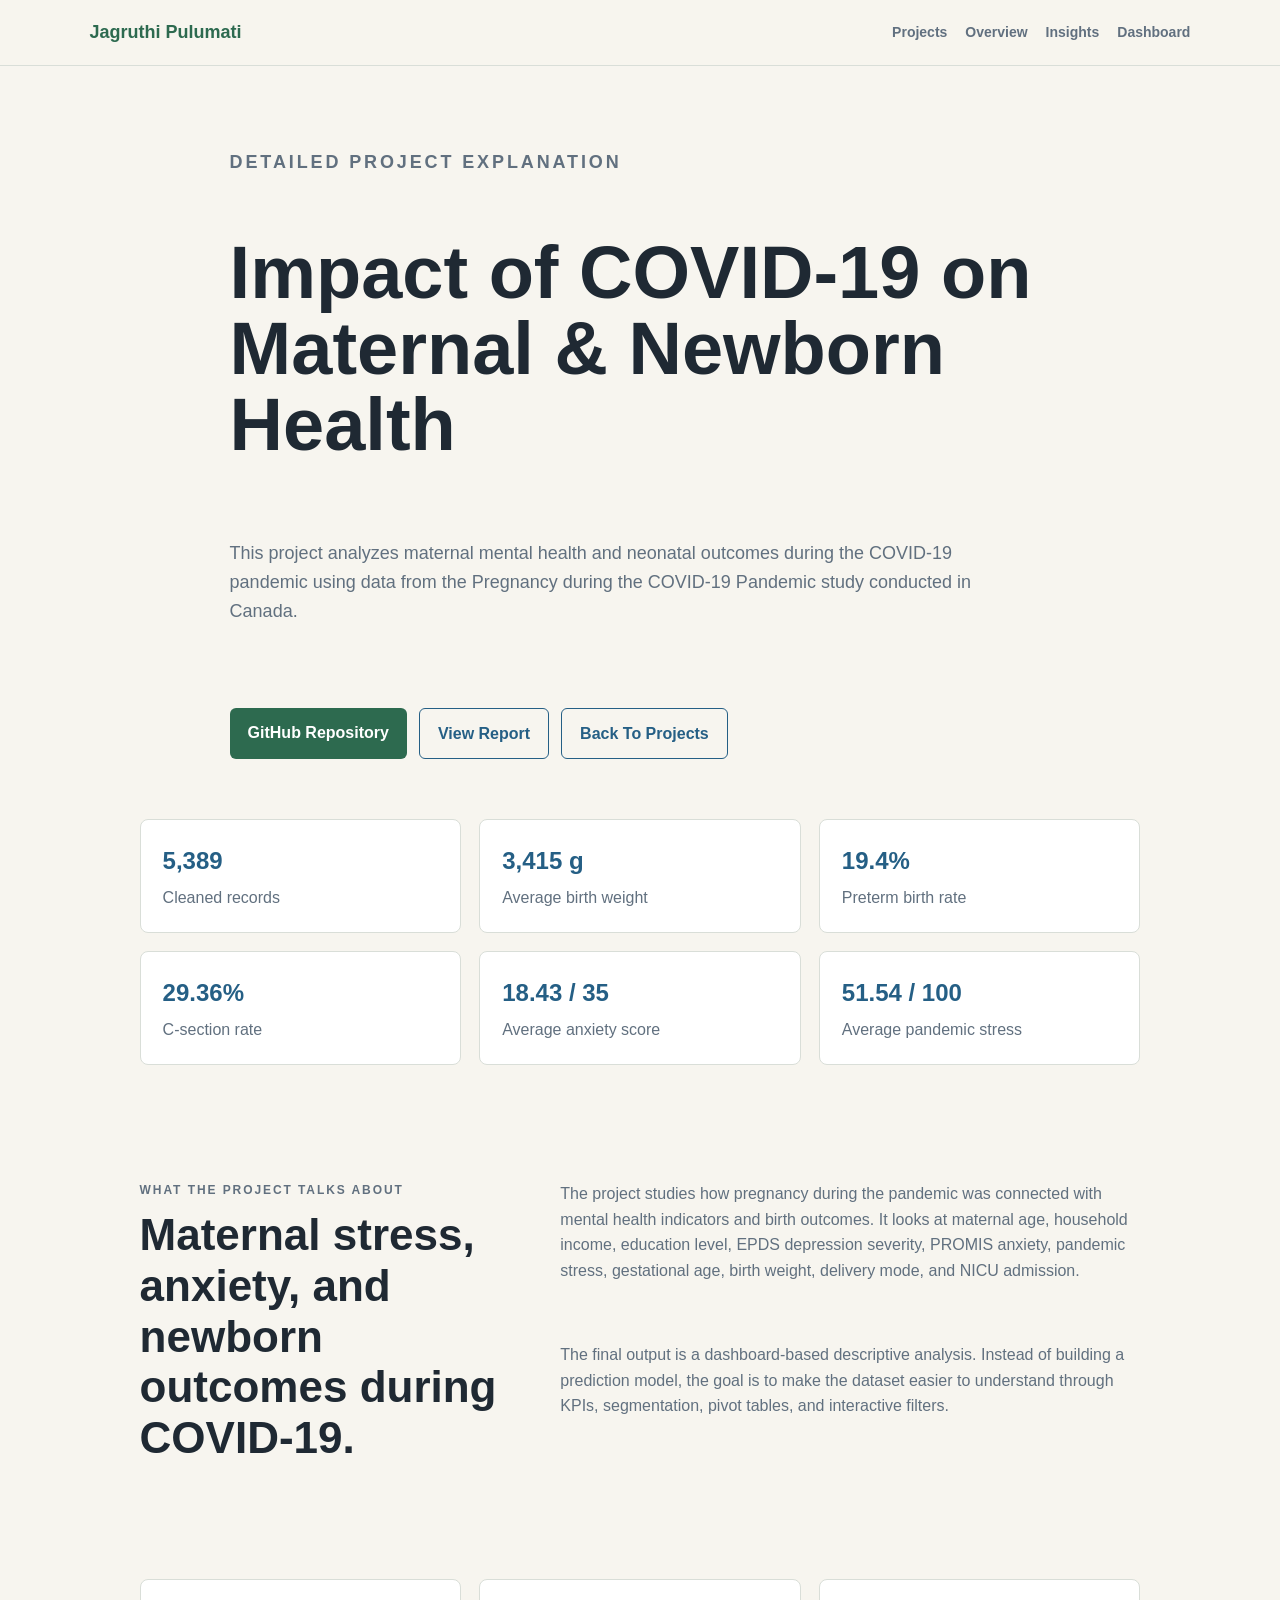
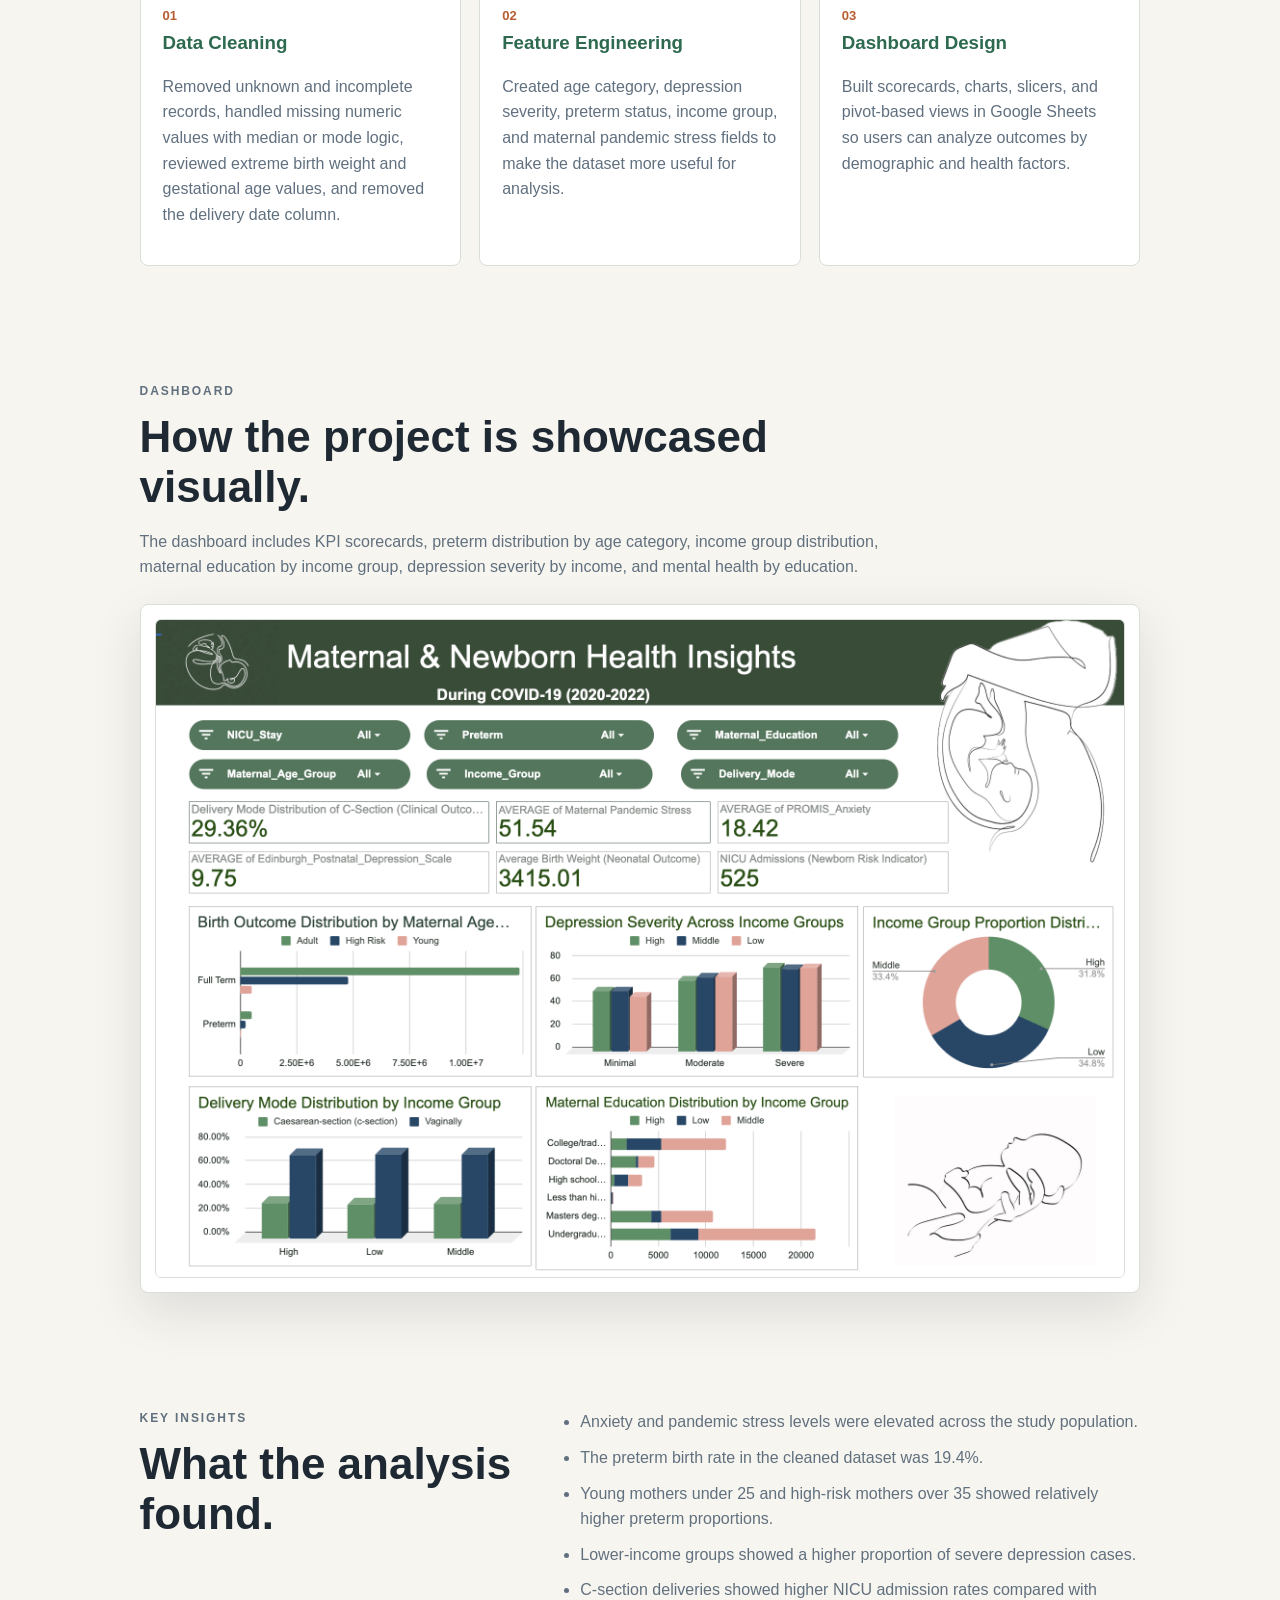
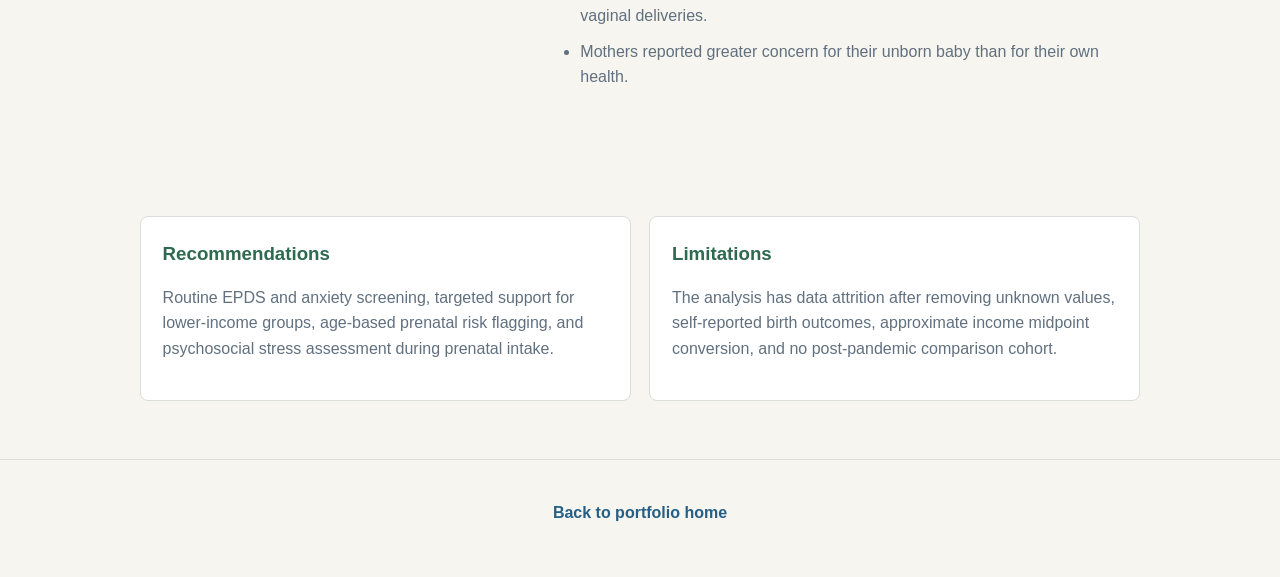
==== project.html @ 9a456095 "portfolio made" ====
<!DOCTYPE html>
<html lang="en">
  <head>
    <meta charset="UTF-8" />
    <meta name="viewport" content="width=device-width, initial-scale=1.0" />
    <meta
      name="description"
      content="Detailed explanation of Jagruthi Pulumati's DVA project on maternal and neonatal health during COVID-19."
    />
    <title>Project Details | Maternal &amp; Newborn Health</title>
    <link rel="stylesheet" href="styles.css" />
  </head>
  <body>
    <header class="site-header">
      <a class="brand" href="index.html">Jagruthi Pulumati</a>
      <nav class="nav-links" aria-label="Primary navigation">
        <a href="index.html#projects">Projects</a>
        <a href="#overview">Overview</a>
        <a href="#insights">Insights</a>
        <a href="#dashboard">Dashboard</a>
      </nav>
    </header>

    <main>
      <section class="detail-hero">
        <p class="eyebrow">Detailed Project Explanation</p>
        <h1>Impact of COVID-19 on Maternal &amp; Newborn Health</h1>
        <p>
          This project analyzes maternal mental health and neonatal outcomes
          during the COVID-19 pandemic using data from the Pregnancy during the
          COVID-19 Pandemic study conducted in Canada.
        </p>
        <div class="hero-actions">
          <a
            class="button primary"
            href="https://github.com/Jag2007/SectionC_Group6_Pregnant_Women_COVID19"
            target="_blank"
            rel="noopener"
          >
            GitHub Repository
          </a>
          <a
            class="button secondary"
            href="https://github.com/Jag2007/SectionC_Group6_Pregnant_Women_COVID19/blob/main/Report/Final_Project_Report_Group6_v3.pdf"
            target="_blank"
            rel="noopener"
          >
            View Report
          </a>
          <a class="button secondary" href="index.html#projects">Back To Projects</a>
        </div>
      </section>

      <section class="section stats-strip" aria-label="Project KPIs">
        <div><strong>5,389</strong><span>Cleaned records</span></div>
        <div><strong>3,415 g</strong><span>Average birth weight</span></div>
        <div><strong>19.4%</strong><span>Preterm birth rate</span></div>
        <div><strong>29.36%</strong><span>C-section rate</span></div>
        <div><strong>18.43 / 35</strong><span>Average anxiety score</span></div>
        <div><strong>51.54 / 100</strong><span>Average pandemic stress</span></div>
      </section>

      <section class="section two-column" id="overview">
        <div>
          <p class="eyebrow">What The Project Talks About</p>
          <h2>Maternal stress, anxiety, and newborn outcomes during COVID-19.</h2>
        </div>
        <div class="text-stack">
          <p>
            The project studies how pregnancy during the pandemic was connected
            with mental health indicators and birth outcomes. It looks at
            maternal age, household income, education level, EPDS depression
            severity, PROMIS anxiety, pandemic stress, gestational age, birth
            weight, delivery mode, and NICU admission.
          </p>
          <p>
            The final output is a dashboard-based descriptive analysis. Instead
            of building a prediction model, the goal is to make the dataset
            easier to understand through KPIs, segmentation, pivot tables, and
            interactive filters.
          </p>
        </div>
      </section>

      <section class="section process-grid">
        <article>
          <span class="number">01</span>
          <h3>Data Cleaning</h3>
          <p>
            Removed unknown and incomplete records, handled missing numeric
            values with median or mode logic, reviewed extreme birth weight and
            gestational age values, and removed the delivery date column.
          </p>
        </article>
        <article>
          <span class="number">02</span>
          <h3>Feature Engineering</h3>
          <p>
            Created age category, depression severity, preterm status, income
            group, and maternal pandemic stress fields to make the dataset more
            useful for analysis.
          </p>
        </article>
        <article>
          <span class="number">03</span>
          <h3>Dashboard Design</h3>
          <p>
            Built scorecards, charts, slicers, and pivot-based views in Google
            Sheets so users can analyze outcomes by demographic and health
            factors.
          </p>
        </article>
      </section>

      <section class="section" id="dashboard">
        <div class="section-heading">
          <p class="eyebrow">Dashboard</p>
          <h2>How the project is showcased visually.</h2>
          <p>
            The dashboard includes KPI scorecards, preterm distribution by age
            category, income group distribution, maternal education by income
            group, depression severity by income, and mental health by education.
          </p>
        </div>
        <div class="dashboard-frame">
          <img src="assets/dashboard.png" alt="Maternal and neonatal health dashboard" />
        </div>
      </section>

      <section class="section two-column" id="insights">
        <div>
          <p class="eyebrow">Key Insights</p>
          <h2>What the analysis found.</h2>
        </div>
        <div class="text-stack">
          <ul class="clean-list">
            <li>Anxiety and pandemic stress levels were elevated across the study population.</li>
            <li>The preterm birth rate in the cleaned dataset was 19.4%.</li>
            <li>Young mothers under 25 and high-risk mothers over 35 showed relatively higher preterm proportions.</li>
            <li>Lower-income groups showed a higher proportion of severe depression cases.</li>
            <li>C-section deliveries showed higher NICU admission rates compared with vaginal deliveries.</li>
            <li>Mothers reported greater concern for their unborn baby than for their own health.</li>
          </ul>
        </div>
      </section>

      <section class="section recommendation-grid">
        <article>
          <h3>Recommendations</h3>
          <p>
            Routine EPDS and anxiety screening, targeted support for lower-income
            groups, age-based prenatal risk flagging, and psychosocial stress
            assessment during prenatal intake.
          </p>
        </article>
        <article>
          <h3>Limitations</h3>
          <p>
            The analysis has data attrition after removing unknown values,
            self-reported birth outcomes, approximate income midpoint
            conversion, and no post-pandemic comparison cohort.
          </p>
        </article>
      </section>
    </main>

    <footer>
      <p><a href="index.html">Back to portfolio home</a></p>
    </footer>
  </body>
</html>
---- styles.css ----
:root {
  --bg: #f7f5ef;
  --panel: #ffffff;
  --ink: #1f2933;
  --muted: #61707f;
  --line: #d9ded8;
  --green: #2d6a4f;
  --blue: #255f85;
  --rust: #b75d32;
  --soft-green: #e7f0ea;
  --soft-blue: #e7eef4;
  --shadow: 0 18px 50px rgba(36, 45, 55, 0.12);
}

* {
  box-sizing: border-box;
}

html {
  scroll-behavior: smooth;
}

body {
  margin: 0;
  background: var(--bg);
  color: var(--ink);
  font-family: Arial, Helvetica, sans-serif;
  line-height: 1.6;
}

img {
  display: block;
  max-width: 100%;
}

a {
  color: inherit;
  text-decoration: none;
}

.site-header {
  align-items: center;
  background: rgba(247, 245, 239, 0.94);
  border-bottom: 1px solid var(--line);
  display: flex;
  gap: 24px;
  justify-content: space-between;
  left: 0;
  padding: 18px 7vw;
  position: sticky;
  right: 0;
  top: 0;
  z-index: 10;
}

.brand {
  color: var(--green);
  font-size: 18px;
  font-weight: 700;
}

.nav-links {
  display: flex;
  flex-wrap: wrap;
  gap: 18px;
  justify-content: flex-end;
}

.nav-links a {
  color: var(--muted);
  font-size: 14px;
  font-weight: 700;
}

.nav-links a:hover {
  color: var(--blue);
}

.personal-hero,
.hero,
.detail-hero {
  display: grid;
  gap: 36px;
  margin: 0 auto;
  max-width: 1180px;
  padding: 82px 7vw 58px;
}

.personal-hero {
  display: block;
  padding-bottom: 44px;
}

.hero {
  align-items: center;
  grid-template-columns: minmax(0, 1.1fr) minmax(300px, 0.75fr);
}

.detail-hero {
  max-width: 1000px;
  padding-bottom: 38px;
}

.personal-hero h1,
.hero h1,
.detail-hero h1 {
  color: var(--ink);
  font-size: clamp(40px, 7vw, 74px);
  line-height: 1.03;
  margin: 12px 0 22px;
}

.personal-hero h1 {
  max-width: 900px;
}

.personal-hero .hero-copy {
  max-width: 850px;
}

.hero-copy,
.detail-hero p {
  color: var(--muted);
  font-size: 18px;
  max-width: 760px;
}

.eyebrow {
  color: var(--rust);
  font-size: 12px;
  font-weight: 800;
  letter-spacing: 0.16em;
  margin: 0 0 10px;
  text-transform: uppercase;
}

.hero-actions {
  display: flex;
  flex-wrap: wrap;
  gap: 12px;
  margin-top: 28px;
}

.button {
  border-radius: 6px;
  display: inline-flex;
  font-weight: 800;
  justify-content: center;
  padding: 12px 18px;
}

.button.primary {
  background: var(--green);
  color: #ffffff;
}

.button.secondary {
  background: transparent;
  border: 1px solid var(--blue);
  color: var(--blue);
}

.section p,
footer {
  color: var(--muted);
}

.detail-grid {
  display: grid;
  gap: 14px;
  grid-template-columns: repeat(3, 1fr);
  margin-top: 32px;
}

.detail-grid div {
  background: var(--panel);
  border: 1px solid var(--line);
  border-radius: 8px;
  box-shadow: var(--shadow);
  padding: 18px;
}

.detail-grid span {
  color: var(--rust);
  display: block;
  font-size: 12px;
  font-weight: 800;
  letter-spacing: 0.12em;
  margin-bottom: 6px;
  text-transform: uppercase;
}

.detail-grid strong {
  color: var(--ink);
  display: block;
}

.section {
  margin: 0 auto;
  max-width: 1180px;
  padding: 58px 7vw;
}

.two-column {
  display: grid;
  gap: 34px;
  grid-template-columns: minmax(0, 0.8fr) minmax(0, 1.2fr);
}

.section h2 {
  font-size: clamp(28px, 4vw, 44px);
  line-height: 1.15;
  margin: 0;
}

.section-heading {
  max-width: 760px;
}

.text-stack {
  display: grid;
  gap: 14px;
}

.text-stack p {
  margin: 0;
}

.project-card {
  background: var(--panel);
  border: 1px solid var(--line);
  border-radius: 8px;
  box-shadow: var(--shadow);
  display: grid;
  gap: 24px;
  grid-template-columns: minmax(0, 0.9fr) minmax(280px, 1.1fr);
  margin-top: 26px;
  overflow: hidden;
  padding: 24px;
  transition: transform 180ms ease, box-shadow 180ms ease;
}

.project-nav-grid {
  display: grid;
  gap: 24px;
  margin-top: 28px;
}

.compact-card {
  margin-top: 0;
}

.project-card:hover {
  box-shadow: 0 22px 60px rgba(36, 45, 55, 0.16);
  transform: translateY(-4px);
}

.tag {
  background: var(--soft-green);
  border-radius: 999px;
  color: var(--green);
  display: inline-flex;
  font-size: 12px;
  font-weight: 800;
  padding: 6px 10px;
}

.blue-tag {
  background: var(--soft-blue);
  color: var(--blue);
}

.project-card h3 {
  font-size: 30px;
  line-height: 1.15;
  margin: 18px 0 12px;
}

.project-card-visual img,
.dashboard-frame img {
  border: 1px solid var(--line);
  border-radius: 6px;
  width: 100%;
}

.metric-row {
  display: flex;
  flex-wrap: wrap;
  gap: 10px;
  margin-top: 20px;
}

.metric-row span {
  background: var(--soft-blue);
  border-radius: 6px;
  color: var(--blue);
  font-size: 14px;
  padding: 9px 10px;
}

.dashboard-frame {
  background: var(--panel);
  border: 1px solid var(--line);
  border-radius: 8px;
  box-shadow: var(--shadow);
  margin-top: 24px;
  padding: 14px;
}

.dashboard-gallery {
  display: grid;
  gap: 22px;
  margin-top: 28px;
}

.dashboard-gallery figure {
  background: var(--panel);
  border: 1px solid var(--line);
  border-radius: 8px;
  box-shadow: var(--shadow);
  margin: 0;
  padding: 14px;
}

.dashboard-gallery img {
  border: 1px solid var(--line);
  border-radius: 6px;
  width: 100%;
}

.dashboard-gallery figcaption {
  color: var(--muted);
  font-size: 14px;
  margin-top: 10px;
}

.insight-grid,
.process-grid,
.recommendation-grid,
.stats-strip {
  display: grid;
  gap: 18px;
}

.insight-grid {
  grid-template-columns: repeat(3, 1fr);
}

.process-grid {
  grid-template-columns: repeat(3, 1fr);
}

.recommendation-grid {
  grid-template-columns: repeat(2, 1fr);
}

.insight-grid article,
.process-grid article,
.recommendation-grid article,
.stats-strip div {
  background: var(--panel);
  border: 1px solid var(--line);
  border-radius: 8px;
  padding: 22px;
}

.insight-grid h3,
.process-grid h3,
.recommendation-grid h3 {
  color: var(--green);
  margin: 0 0 8px;
}

.number {
  color: var(--rust);
  font-size: 13px;
  font-weight: 900;
}

.stats-strip {
  grid-template-columns: repeat(3, 1fr);
  padding-top: 22px;
}

.stats-strip strong {
  color: var(--blue);
  display: block;
  font-size: 24px;
}

.stats-strip span {
  color: var(--muted);
  display: block;
  margin-top: 4px;
}

.clean-list {
  color: var(--muted);
  margin: 0;
  padding-left: 20px;
}

.clean-list li {
  margin-bottom: 10px;
}

.contact-section {
  align-items: end;
  display: grid;
  gap: 28px;
  grid-template-columns: minmax(0, 1fr) auto;
}

.contact-links {
  display: flex;
  flex-wrap: wrap;
  gap: 10px;
  justify-content: flex-end;
}

.contact-links a,
footer a {
  color: var(--blue);
  font-weight: 800;
}

.contact-links a {
  background: var(--panel);
  border: 1px solid var(--line);
  border-radius: 6px;
  padding: 10px 14px;
}

footer {
  border-top: 1px solid var(--line);
  padding: 24px 7vw 36px;
  text-align: center;
}

@media (max-width: 860px) {
  .site-header,
  .contact-section {
    align-items: flex-start;
    flex-direction: column;
  }

  .hero,
  .personal-hero,
  .two-column,
  .project-card,
  .detail-grid,
  .insight-grid,
  .process-grid,
  .recommendation-grid,
  .stats-strip,
  .contact-section {
    grid-template-columns: 1fr;
  }

  .hero,
  .personal-hero,
  .detail-hero {
    padding-top: 50px;
  }

  .contact-links {
    justify-content: flex-start;
  }
}

@media (max-width: 560px) {
  .site-header {
    position: static;
  }

  .nav-links {
    gap: 10px 14px;
    justify-content: flex-start;
  }

  .hero,
  .personal-hero,
  .detail-hero,
  .section {
    padding-left: 18px;
    padding-right: 18px;
  }

  .hero h1,
  .personal-hero h1,
  .detail-hero h1 {
    font-size: 38px;
  }

  .project-card {
    padding: 16px;
  }
}
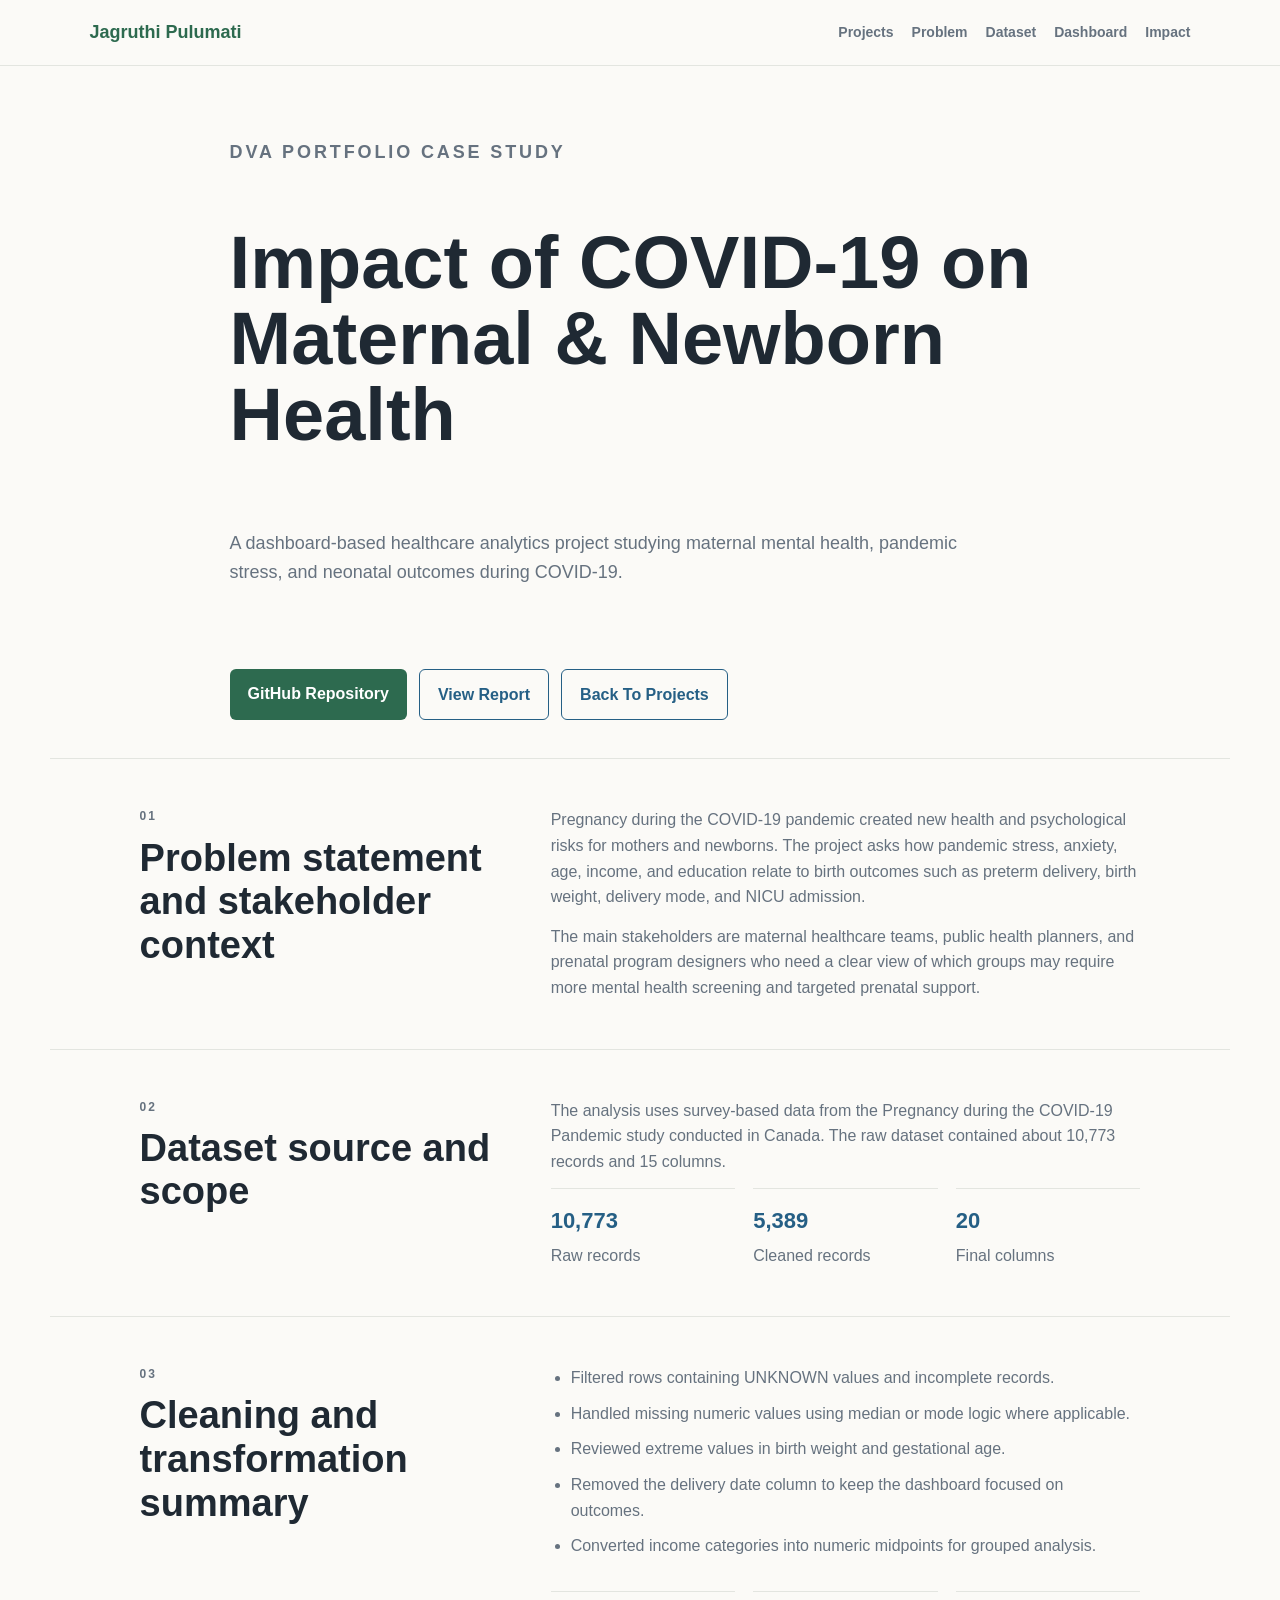
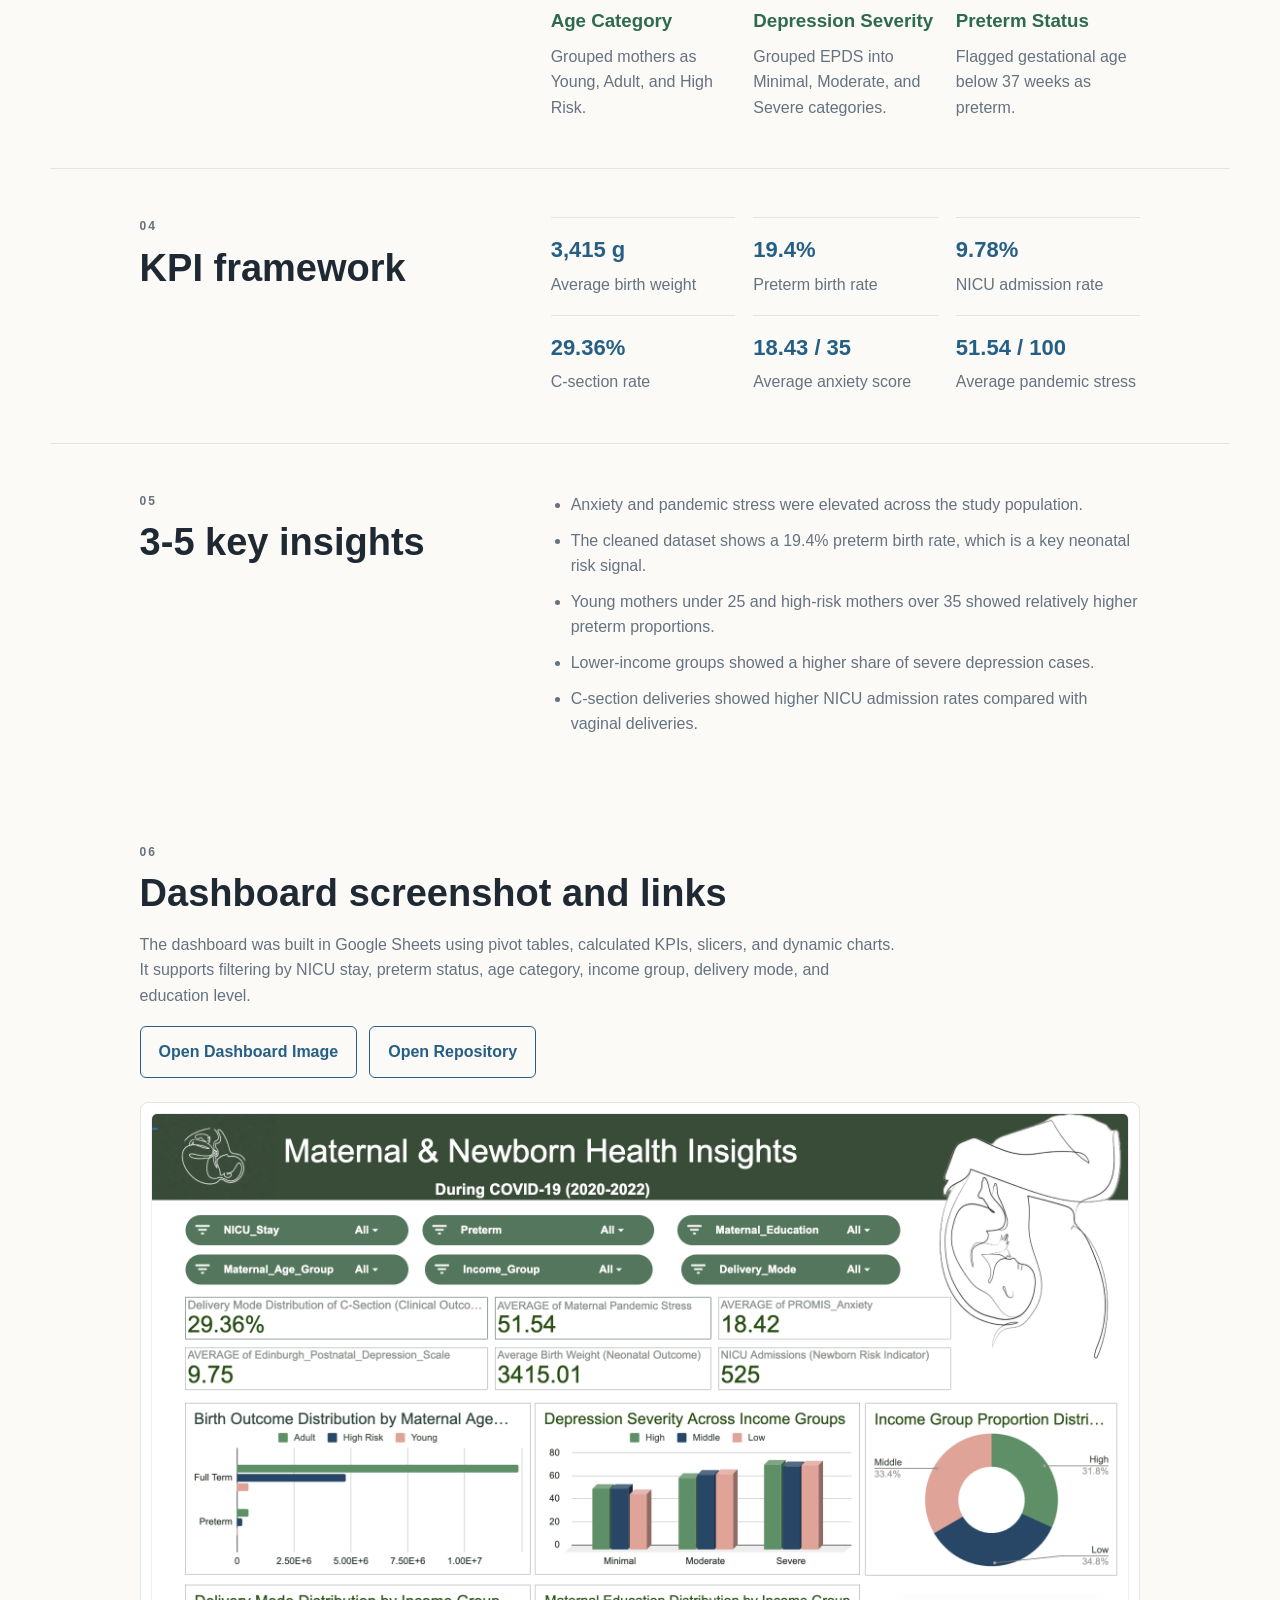
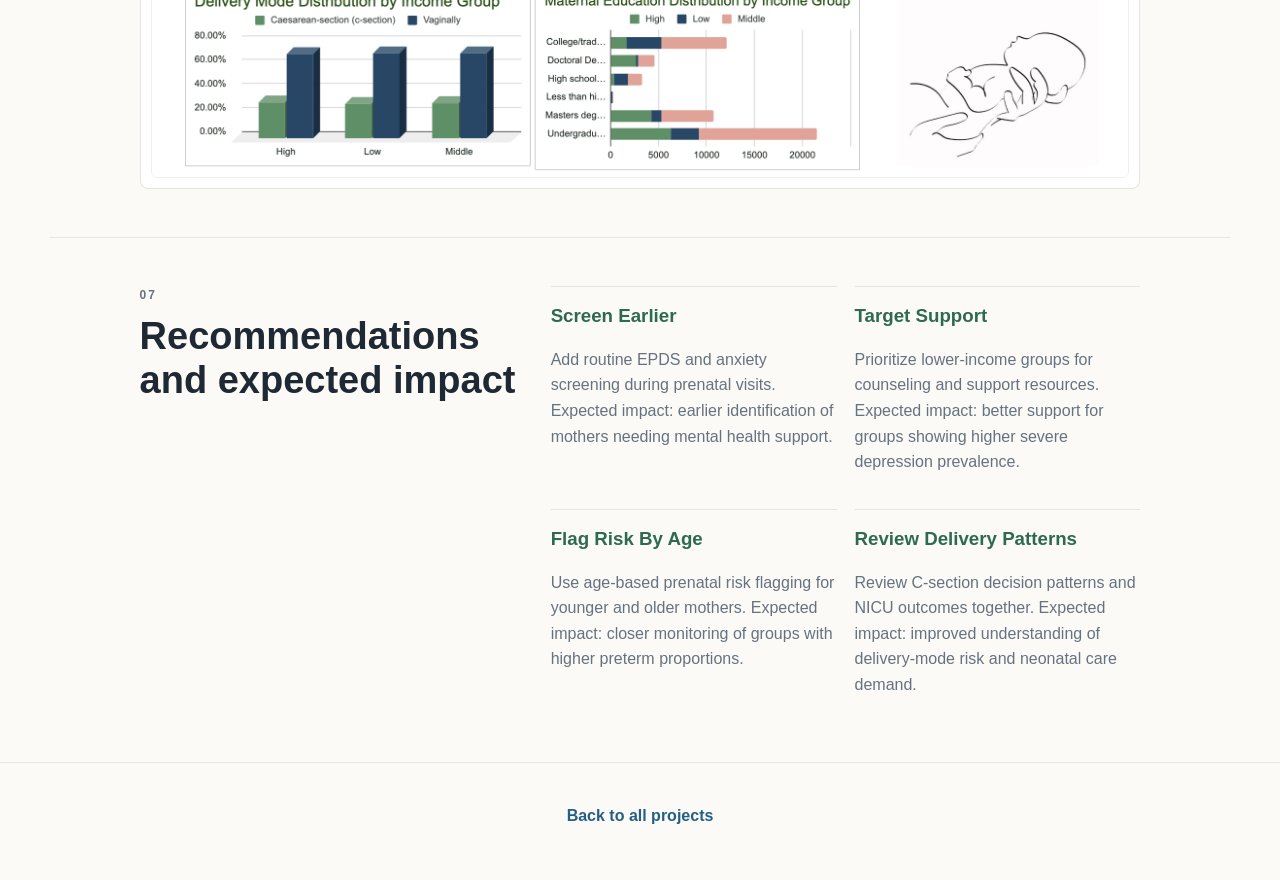
==== commit ebfb811f: "css updated" ====
--- a/project.html
+++ b/project.html
@@ -5,9 +5,9 @@
     <meta name="viewport" content="width=device-width, initial-scale=1.0" />
     <meta
       name="description"
-      content="Detailed explanation of Jagruthi Pulumati's DVA project on maternal and neonatal health during COVID-19."
+      content="Detailed DVA case study by Jagruthi Pulumati on maternal and neonatal health during COVID-19."
     />
-    <title>Project Details | Maternal &amp; Newborn Health</title>
+    <title>Maternal &amp; Newborn Health | DVA Case Study</title>
     <link rel="stylesheet" href="styles.css" />
   </head>
   <body>
@@ -15,20 +15,20 @@
       <a class="brand" href="index.html">Jagruthi Pulumati</a>
       <nav class="nav-links" aria-label="Primary navigation">
         <a href="index.html#projects">Projects</a>
-        <a href="#overview">Overview</a>
-        <a href="#insights">Insights</a>
+        <a href="#problem">Problem</a>
+        <a href="#dataset">Dataset</a>
         <a href="#dashboard">Dashboard</a>
+        <a href="#impact">Impact</a>
       </nav>
     </header>
 
     <main>
       <section class="detail-hero">
-        <p class="eyebrow">Detailed Project Explanation</p>
+        <p class="eyebrow">DVA Portfolio Case Study</p>
         <h1>Impact of COVID-19 on Maternal &amp; Newborn Health</h1>
         <p>
-          This project analyzes maternal mental health and neonatal outcomes
-          during the COVID-19 pandemic using data from the Pregnancy during the
-          COVID-19 Pandemic study conducted in Canada.
+          A dashboard-based healthcare analytics project studying maternal
+          mental health, pandemic stress, and neonatal outcomes during COVID-19.
         </p>
         <div class="hero-actions">
           <a
@@ -51,121 +51,186 @@
         </div>
       </section>
 
-      <section class="section stats-strip" aria-label="Project KPIs">
-        <div><strong>5,389</strong><span>Cleaned records</span></div>
-        <div><strong>3,415 g</strong><span>Average birth weight</span></div>
-        <div><strong>19.4%</strong><span>Preterm birth rate</span></div>
-        <div><strong>29.36%</strong><span>C-section rate</span></div>
-        <div><strong>18.43 / 35</strong><span>Average anxiety score</span></div>
-        <div><strong>51.54 / 100</strong><span>Average pandemic stress</span></div>
-      </section>
-
-      <section class="section two-column" id="overview">
-        <div>
-          <p class="eyebrow">What The Project Talks About</p>
-          <h2>Maternal stress, anxiety, and newborn outcomes during COVID-19.</h2>
-        </div>
-        <div class="text-stack">
-          <p>
-            The project studies how pregnancy during the pandemic was connected
-            with mental health indicators and birth outcomes. It looks at
-            maternal age, household income, education level, EPDS depression
-            severity, PROMIS anxiety, pandemic stress, gestational age, birth
-            weight, delivery mode, and NICU admission.
-          </p>
-          <p>
-            The final output is a dashboard-based descriptive analysis. Instead
-            of building a prediction model, the goal is to make the dataset
-            easier to understand through KPIs, segmentation, pivot tables, and
-            interactive filters.
-          </p>
-        </div>
-      </section>
-
-      <section class="section process-grid">
-        <article>
-          <span class="number">01</span>
-          <h3>Data Cleaning</h3>
-          <p>
-            Removed unknown and incomplete records, handled missing numeric
-            values with median or mode logic, reviewed extreme birth weight and
-            gestational age values, and removed the delivery date column.
-          </p>
-        </article>
-        <article>
-          <span class="number">02</span>
-          <h3>Feature Engineering</h3>
-          <p>
-            Created age category, depression severity, preterm status, income
-            group, and maternal pandemic stress fields to make the dataset more
-            useful for analysis.
-          </p>
-        </article>
-        <article>
-          <span class="number">03</span>
-          <h3>Dashboard Design</h3>
-          <p>
-            Built scorecards, charts, slicers, and pivot-based views in Google
-            Sheets so users can analyze outcomes by demographic and health
-            factors.
-          </p>
-        </article>
+      <section class="section case-study-section" id="problem">
+        <div>
+          <p class="eyebrow">01</p>
+          <h2>Problem statement and stakeholder context</h2>
+        </div>
+        <div class="text-stack">
+          <p>
+            Pregnancy during the COVID-19 pandemic created new health and
+            psychological risks for mothers and newborns. The project asks how
+            pandemic stress, anxiety, age, income, and education relate to birth
+            outcomes such as preterm delivery, birth weight, delivery mode, and
+            NICU admission.
+          </p>
+          <p>
+            The main stakeholders are maternal healthcare teams, public health
+            planners, and prenatal program designers who need a clear view of
+            which groups may require more mental health screening and targeted
+            prenatal support.
+          </p>
+        </div>
+      </section>
+
+      <section class="section case-study-section" id="dataset">
+        <div>
+          <p class="eyebrow">02</p>
+          <h2>Dataset source and scope</h2>
+        </div>
+        <div class="text-stack">
+          <p>
+            The analysis uses survey-based data from the Pregnancy during the
+            COVID-19 Pandemic study conducted in Canada. The raw dataset
+            contained about 10,773 records and 15 columns.
+          </p>
+          <div class="stats-strip inline-stats" aria-label="Dataset scope">
+            <div><strong>10,773</strong><span>Raw records</span></div>
+            <div><strong>5,389</strong><span>Cleaned records</span></div>
+            <div><strong>20</strong><span>Final columns</span></div>
+          </div>
+        </div>
+      </section>
+
+      <section class="section case-study-section">
+        <div>
+          <p class="eyebrow">03</p>
+          <h2>Cleaning and transformation summary</h2>
+        </div>
+        <div class="text-stack">
+          <ul class="clean-list">
+            <li>Filtered rows containing UNKNOWN values and incomplete records.</li>
+            <li>Handled missing numeric values using median or mode logic where applicable.</li>
+            <li>Reviewed extreme values in birth weight and gestational age.</li>
+            <li>Removed the delivery date column to keep the dashboard focused on outcomes.</li>
+            <li>Converted income categories into numeric midpoints for grouped analysis.</li>
+          </ul>
+          <div class="process-grid mini-grid">
+            <article>
+              <h3>Age Category</h3>
+              <p>Grouped mothers as Young, Adult, and High Risk.</p>
+            </article>
+            <article>
+              <h3>Depression Severity</h3>
+              <p>Grouped EPDS into Minimal, Moderate, and Severe categories.</p>
+            </article>
+            <article>
+              <h3>Preterm Status</h3>
+              <p>Flagged gestational age below 37 weeks as preterm.</p>
+            </article>
+          </div>
+        </div>
+      </section>
+
+      <section class="section case-study-section">
+        <div>
+          <p class="eyebrow">04</p>
+          <h2>KPI framework</h2>
+        </div>
+        <div class="stats-strip inline-stats" aria-label="Project KPIs">
+          <div><strong>3,415 g</strong><span>Average birth weight</span></div>
+          <div><strong>19.4%</strong><span>Preterm birth rate</span></div>
+          <div><strong>9.78%</strong><span>NICU admission rate</span></div>
+          <div><strong>29.36%</strong><span>C-section rate</span></div>
+          <div><strong>18.43 / 35</strong><span>Average anxiety score</span></div>
+          <div><strong>51.54 / 100</strong><span>Average pandemic stress</span></div>
+        </div>
+      </section>
+
+      <section class="section case-study-section" id="insights">
+        <div>
+          <p class="eyebrow">05</p>
+          <h2>3-5 key insights</h2>
+        </div>
+        <div class="text-stack">
+          <ul class="clean-list">
+            <li>Anxiety and pandemic stress were elevated across the study population.</li>
+            <li>The cleaned dataset shows a 19.4% preterm birth rate, which is a key neonatal risk signal.</li>
+            <li>Young mothers under 25 and high-risk mothers over 35 showed relatively higher preterm proportions.</li>
+            <li>Lower-income groups showed a higher share of severe depression cases.</li>
+            <li>C-section deliveries showed higher NICU admission rates compared with vaginal deliveries.</li>
+          </ul>
+        </div>
       </section>
 
       <section class="section" id="dashboard">
         <div class="section-heading">
-          <p class="eyebrow">Dashboard</p>
-          <h2>How the project is showcased visually.</h2>
-          <p>
-            The dashboard includes KPI scorecards, preterm distribution by age
-            category, income group distribution, maternal education by income
-            group, depression severity by income, and mental health by education.
-          </p>
+          <p class="eyebrow">06</p>
+          <h2>Dashboard screenshot and links</h2>
+          <p>
+            The dashboard was built in Google Sheets using pivot tables,
+            calculated KPIs, slicers, and dynamic charts. It supports filtering
+            by NICU stay, preterm status, age category, income group, delivery
+            mode, and education level.
+          </p>
+          <div class="hero-actions compact-actions">
+            <a
+              class="button secondary"
+              href="https://github.com/Jag2007/SectionC_Group6_Pregnant_Women_COVID19/blob/main/Dashboard/Dashboard.png"
+              target="_blank"
+              rel="noopener"
+            >
+              Open Dashboard Image
+            </a>
+            <a
+              class="button secondary"
+              href="https://github.com/Jag2007/SectionC_Group6_Pregnant_Women_COVID19"
+              target="_blank"
+              rel="noopener"
+            >
+              Open Repository
+            </a>
+          </div>
         </div>
         <div class="dashboard-frame">
           <img src="assets/dashboard.png" alt="Maternal and neonatal health dashboard" />
         </div>
       </section>
 
-      <section class="section two-column" id="insights">
-        <div>
-          <p class="eyebrow">Key Insights</p>
-          <h2>What the analysis found.</h2>
-        </div>
-        <div class="text-stack">
-          <ul class="clean-list">
-            <li>Anxiety and pandemic stress levels were elevated across the study population.</li>
-            <li>The preterm birth rate in the cleaned dataset was 19.4%.</li>
-            <li>Young mothers under 25 and high-risk mothers over 35 showed relatively higher preterm proportions.</li>
-            <li>Lower-income groups showed a higher proportion of severe depression cases.</li>
-            <li>C-section deliveries showed higher NICU admission rates compared with vaginal deliveries.</li>
-            <li>Mothers reported greater concern for their unborn baby than for their own health.</li>
-          </ul>
-        </div>
-      </section>
-
-      <section class="section recommendation-grid">
-        <article>
-          <h3>Recommendations</h3>
-          <p>
-            Routine EPDS and anxiety screening, targeted support for lower-income
-            groups, age-based prenatal risk flagging, and psychosocial stress
-            assessment during prenatal intake.
-          </p>
-        </article>
-        <article>
-          <h3>Limitations</h3>
-          <p>
-            The analysis has data attrition after removing unknown values,
-            self-reported birth outcomes, approximate income midpoint
-            conversion, and no post-pandemic comparison cohort.
-          </p>
-        </article>
+      <section class="section case-study-section" id="impact">
+        <div>
+          <p class="eyebrow">07</p>
+          <h2>Recommendations and expected impact</h2>
+        </div>
+        <div class="recommendation-grid">
+          <article>
+            <h3>Screen Earlier</h3>
+            <p>
+              Add routine EPDS and anxiety screening during prenatal visits.
+              Expected impact: earlier identification of mothers needing mental
+              health support.
+            </p>
+          </article>
+          <article>
+            <h3>Target Support</h3>
+            <p>
+              Prioritize lower-income groups for counseling and support
+              resources. Expected impact: better support for groups showing
+              higher severe depression prevalence.
+            </p>
+          </article>
+          <article>
+            <h3>Flag Risk By Age</h3>
+            <p>
+              Use age-based prenatal risk flagging for younger and older
+              mothers. Expected impact: closer monitoring of groups with higher
+              preterm proportions.
+            </p>
+          </article>
+          <article>
+            <h3>Review Delivery Patterns</h3>
+            <p>
+              Review C-section decision patterns and NICU outcomes together.
+              Expected impact: improved understanding of delivery-mode risk and
+              neonatal care demand.
+            </p>
+          </article>
+        </div>
       </section>
     </main>
 
     <footer>
-      <p><a href="index.html">Back to portfolio home</a></p>
+      <p><a href="index.html#projects">Back to all projects</a></p>
     </footer>
   </body>
 </html>
--- a/styles.css
+++ b/styles.css
@@ -1,15 +1,15 @@
 :root {
-  --bg: #f7f5ef;
+  --bg: #fbfaf7;
   --panel: #ffffff;
   --ink: #1f2933;
-  --muted: #61707f;
-  --line: #d9ded8;
+  --muted: #66727f;
+  --line: #e3e5e0;
   --green: #2d6a4f;
   --blue: #255f85;
   --rust: #b75d32;
-  --soft-green: #e7f0ea;
-  --soft-blue: #e7eef4;
-  --shadow: 0 18px 50px rgba(36, 45, 55, 0.12);
+  --soft-green: #edf5f0;
+  --soft-blue: #edf4f8;
+  --shadow: 0 10px 24px rgba(36, 45, 55, 0.06);
 }
 
 * {
@@ -40,7 +40,7 @@
 
 .site-header {
   align-items: center;
-  background: rgba(247, 245, 239, 0.94);
+  background: rgba(251, 250, 247, 0.96);
   border-bottom: 1px solid var(--line);
   display: flex;
   gap: 24px;
@@ -83,7 +83,7 @@
   gap: 36px;
   margin: 0 auto;
   max-width: 1180px;
-  padding: 82px 7vw 58px;
+  padding: 72px 7vw 48px;
 }
 
 .personal-hero {
@@ -141,6 +141,10 @@
   margin-top: 28px;
 }
 
+.compact-actions {
+  margin-top: 18px;
+}
+
 .button {
   border-radius: 6px;
   display: inline-flex;
@@ -173,11 +177,12 @@
 }
 
 .detail-grid div {
-  background: var(--panel);
+  background: transparent;
   border: 1px solid var(--line);
   border-radius: 8px;
-  box-shadow: var(--shadow);
-  padding: 18px;
+  box-shadow: none;
+  padding: 16px 0 0;
+  border-width: 1px 0 0;
 }
 
 .detail-grid span {
@@ -198,7 +203,7 @@
 .section {
   margin: 0 auto;
   max-width: 1180px;
-  padding: 58px 7vw;
+  padding: 48px 7vw;
 }
 
 .two-column {
@@ -207,8 +212,15 @@
   grid-template-columns: minmax(0, 0.8fr) minmax(0, 1.2fr);
 }
 
+.case-study-section {
+  border-top: 1px solid var(--line);
+  display: grid;
+  gap: 34px;
+  grid-template-columns: minmax(0, 0.78fr) minmax(0, 1.22fr);
+}
+
 .section h2 {
-  font-size: clamp(28px, 4vw, 44px);
+  font-size: clamp(26px, 3vw, 38px);
   line-height: 1.15;
   margin: 0;
 }
@@ -230,13 +242,13 @@
   background: var(--panel);
   border: 1px solid var(--line);
   border-radius: 8px;
-  box-shadow: var(--shadow);
+  box-shadow: none;
   display: grid;
   gap: 24px;
   grid-template-columns: minmax(0, 0.9fr) minmax(280px, 1.1fr);
   margin-top: 26px;
   overflow: hidden;
-  padding: 24px;
+  padding: 20px;
   transition: transform 180ms ease, box-shadow 180ms ease;
 }
 
@@ -251,8 +263,9 @@
 }
 
 .project-card:hover {
-  box-shadow: 0 22px 60px rgba(36, 45, 55, 0.16);
-  transform: translateY(-4px);
+  border-color: #cbd6ce;
+  box-shadow: var(--shadow);
+  transform: translateY(-2px);
 }
 
 .tag {
@@ -262,7 +275,7 @@
   display: inline-flex;
   font-size: 12px;
   font-weight: 800;
-  padding: 6px 10px;
+  padding: 5px 9px;
 }
 
 .blue-tag {
@@ -271,14 +284,14 @@
 }
 
 .project-card h3 {
-  font-size: 30px;
+  font-size: 28px;
   line-height: 1.15;
   margin: 18px 0 12px;
 }
 
 .project-card-visual img,
 .dashboard-frame img {
-  border: 1px solid var(--line);
+  border: 1px solid #edf0ec;
   border-radius: 6px;
   width: 100%;
 }
@@ -291,20 +304,21 @@
 }
 
 .metric-row span {
-  background: var(--soft-blue);
+  background: transparent;
+  border: 1px solid var(--line);
   border-radius: 6px;
   color: var(--blue);
   font-size: 14px;
-  padding: 9px 10px;
+  padding: 8px 10px;
 }
 
 .dashboard-frame {
   background: var(--panel);
   border: 1px solid var(--line);
   border-radius: 8px;
-  box-shadow: var(--shadow);
+  box-shadow: none;
   margin-top: 24px;
-  padding: 14px;
+  padding: 10px;
 }
 
 .dashboard-gallery {
@@ -317,9 +331,9 @@
   background: var(--panel);
   border: 1px solid var(--line);
   border-radius: 8px;
-  box-shadow: var(--shadow);
+  box-shadow: none;
   margin: 0;
-  padding: 14px;
+  padding: 10px;
 }
 
 .dashboard-gallery img {
@@ -350,6 +364,10 @@
   grid-template-columns: repeat(3, 1fr);
 }
 
+.mini-grid {
+  margin-top: 8px;
+}
+
 .recommendation-grid {
   grid-template-columns: repeat(2, 1fr);
 }
@@ -358,10 +376,18 @@
 .process-grid article,
 .recommendation-grid article,
 .stats-strip div {
-  background: var(--panel);
+  background: transparent;
   border: 1px solid var(--line);
   border-radius: 8px;
-  padding: 22px;
+  padding: 18px;
+}
+
+.case-study-section .process-grid article,
+.case-study-section .recommendation-grid article,
+.case-study-section .stats-strip div {
+  border-width: 1px 0 0;
+  border-radius: 0;
+  padding: 14px 0 0;
 }
 
 .insight-grid h3,
@@ -379,13 +405,17 @@
 
 .stats-strip {
   grid-template-columns: repeat(3, 1fr);
-  padding-top: 22px;
+  padding-top: 14px;
+}
+
+.inline-stats {
+  padding-top: 0;
 }
 
 .stats-strip strong {
   color: var(--blue);
   display: block;
-  font-size: 24px;
+  font-size: 22px;
 }
 
 .stats-strip span {
@@ -425,7 +455,7 @@
 }
 
 .contact-links a {
-  background: var(--panel);
+  background: transparent;
   border: 1px solid var(--line);
   border-radius: 6px;
   padding: 10px 14px;
@@ -447,6 +477,7 @@
   .hero,
   .personal-hero,
   .two-column,
+  .case-study-section,
   .project-card,
   .detail-grid,
   .insight-grid,
